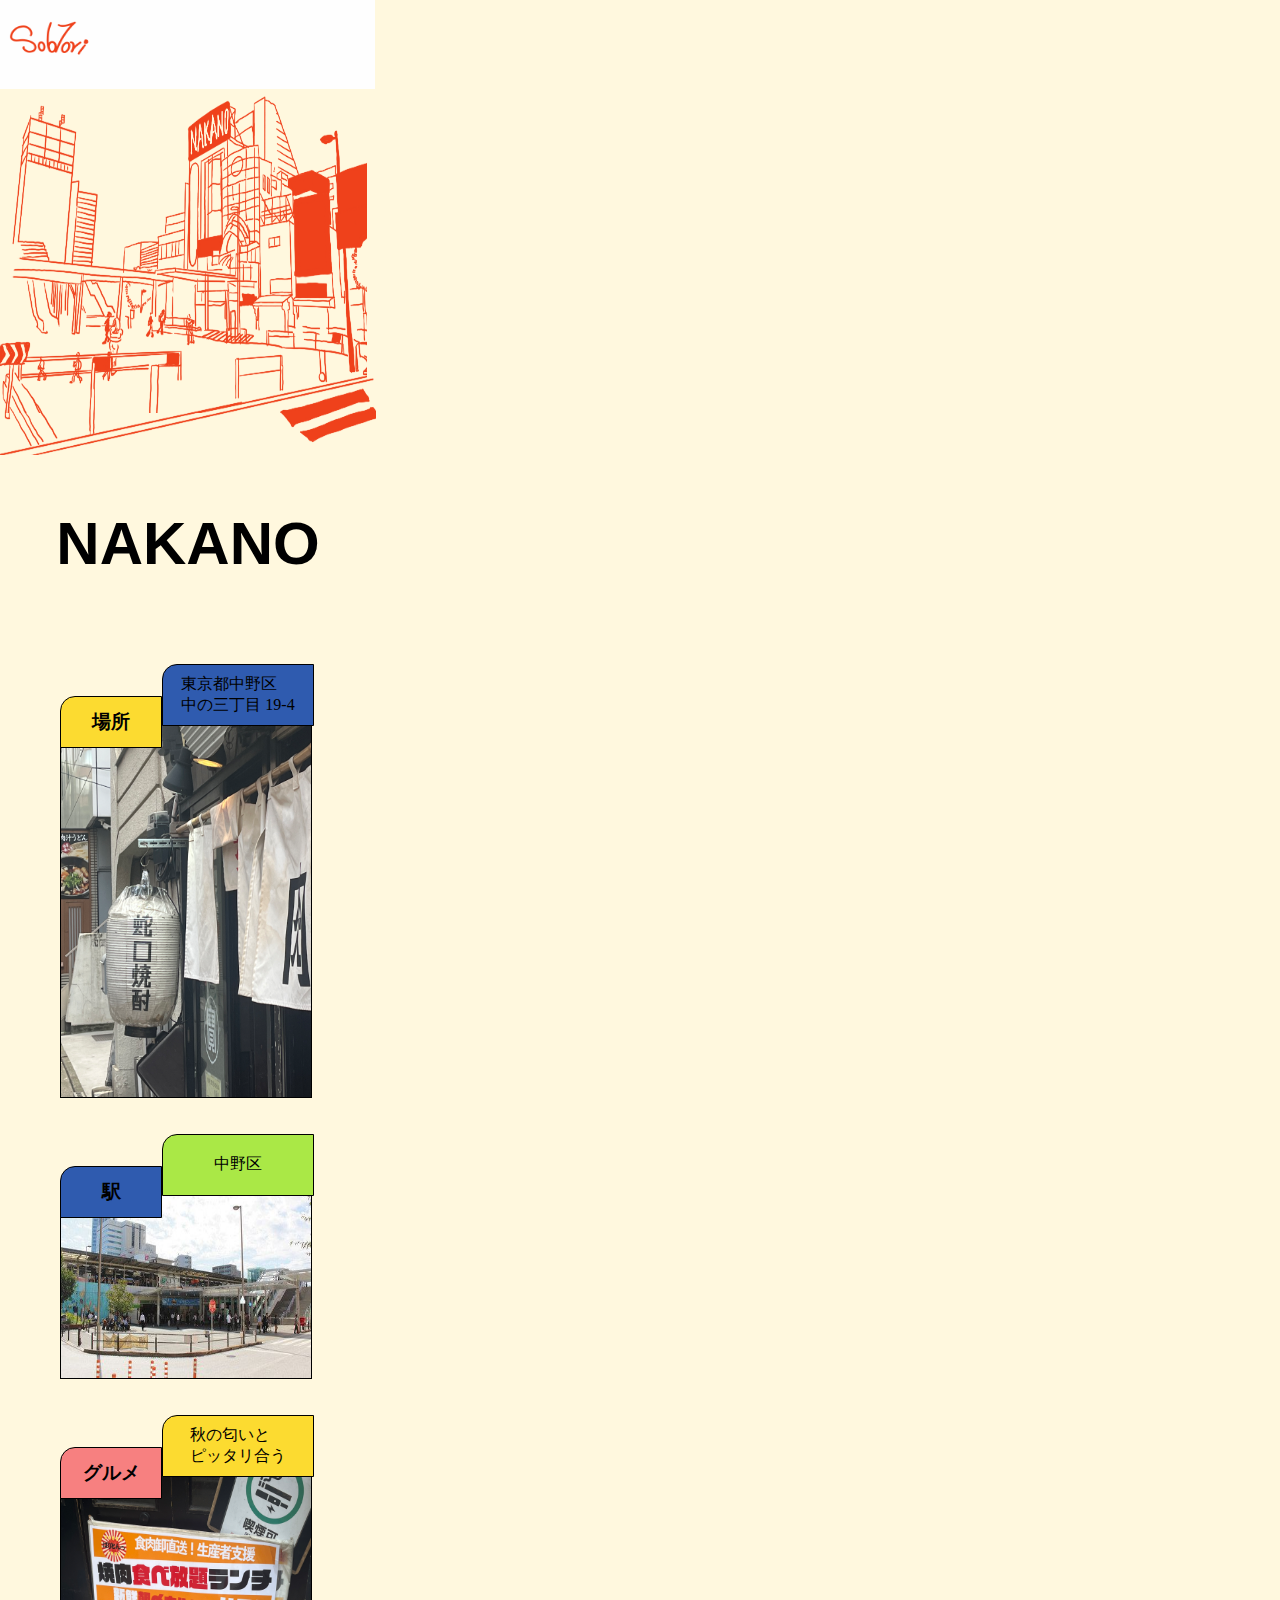
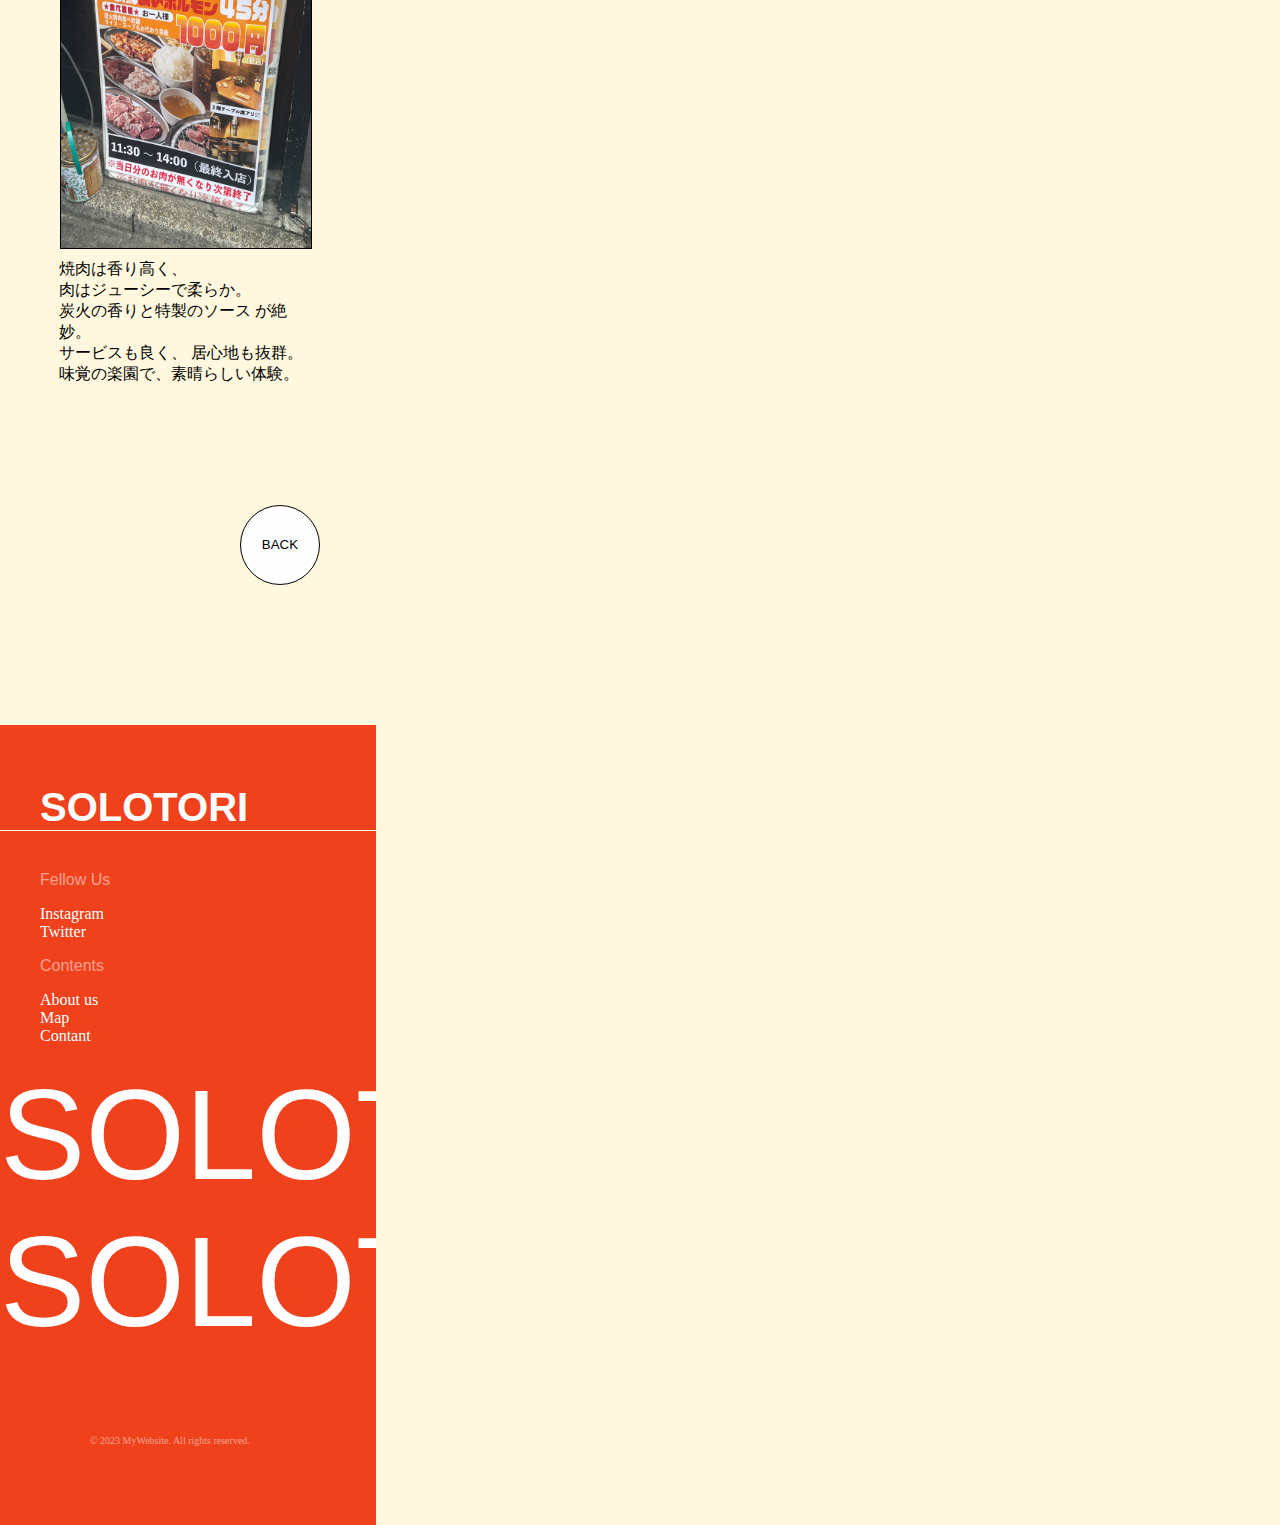
==== AREA/informaton.html @ 7c852747 "f" ====
<!DOCTYPE html>
<html lang="ja">
  <head>
    <meta charset="UTF-8" />
    <meta name="viewport" content="width=device-width, initial-scale=1.0" />
    <link href="information.css" style rel="stylesheet" />
    <title>Document</title>
  </head>
  <body>
    <div class="bea">
      <div class="logo">
        <img src="../img/logo.png" alt="logo" width="105px" height="93px" />
      </div>
      <div calss="nakano">
        <img
          src="../img/nakano.png"
          alt="nakano"
          width="376px"
          height="366px"
        />
      </div>
    </div>
    <h2 class="title">NAKANO</h2>
    <div class="wrap">
      <div class="information1">
        <div class="text">
          <h3>場所</h3>
          <p>
            東京都中野区<br />
            中の三丁目 19-4
          </p>
        </div>
        <img
          src="../img/text2.jpg"
          alt="barbecue"
          width="250px"
          height="374px"
        />
      </div>
      <div class="information2">
        <div class="text">
          <h3>駅</h3>
          <p>中野区</p>
        </div>
        <img
          src="../img/stationnakano.jpg"
          width="250px"
          height="185px"
          alt="station"
        />
      </div>
      <div class="information3">
        <div class="text">
          <h3>グルメ</h3>
          <p>秋の匂いと<br />ピッタリ合う</p>
        </div>
        <img
          src="../img/text1.jpg"
          alt="champion"
          width="250px"
          height="374px"
        />
      </div>

      <span class="describe">
        焼肉は香り高く、<br />
        肉はジューシーで柔らか。 <br />
        炭火の香りと特製のソース が絶妙。<br />
        サービスも良く、 居心地も抜群。 <br />
        味覚の楽園で、素晴らしい体験。</span
      >
    </div>
  </div>
  <a href="../index.html"><button class="back">BACK</button></a></div>

    <footer>
      <div class="summer">
        <h3>SOLOTORI</h3>
        <div class="winter">
          <p class="head">Fellow Us</p>
          <p class="list">Instagram<br />Twitter</p>
          <p class="head">Contents</p>
          <p class="list">About us<br />Map<br />Contant</p>
        </div>
        <div class="slider-container">
          <div class="slider-right-left">
            <span>SOLOTORI COLORFUL YOUR TIME</span>
          </div>
          <div class="slider-left-right">
            <span>SOLOTORI COLORFUL YOUR TIME</span>
          </div>
        </div>
      </div>
      <p class="copy">&copy; 2023 MyWebsite. All rights reserved.</p>
    </footer>
  </body>
</html>
---- AREA/information.css ----
:root {
  --mainColor: #ef411b;
  --backgroundColor: #fff8de;
  --sctionColor: #fcdb30;
  --scttion1Color: #2f5baf;
  --scetionColor: #aae846;
  --section1Color: #f78080;
}
body {
  margin: 0;
  padding: 0;
  box-sizing: 0;
  background-color: #fff8de;
  /*display: flex;
  flex-direction: column;
  align-items: center; /* 在容器中垂直居中 
  justify-content: center; /* 在容器中水平居中 
  height: 100vh;:*/
}
div.logo {
  background-color: #fefefe;
  width: 375px;
  height: 89px;
}
.nakano {
  width: 376px;
}
h2.title {
  font-family: 'Italiana', sans-serif;
  font-size: 60px;
  display: grid;
  place-items: center;
  width: 376px;
}
.text {
  display: flex;
  flex-direction: row;

  position: relative;
  top: 20px;
  width: 250px;
}
.information1 {
  position: relative; /* 父容器设*/
}
.information1,
.information2,
.information3 {
  width: 376px;
  display: flex;
  flex-direction: column;
  padding-left: 60px;
}
.wrap img {
  border: solid 0.1rem;
}
.wrap h3,
.wrap p {
  display: flex;
  justify-content: center;
  align-items: center;
  border: solid 0.05rem;
  font-family: 'SeoulNamsan Cl';
}
.wrap h3 {
  width: 100px;
  height: 50px;
  border-top-left-radius: 15px;

  position: absolute;
  top: 30px;
}

.text p {
  position: relative;
  left: 102px;
  width: 150px;
  height: 60px;
  border-top-left-radius: 15px;
}

.information1 h3,
.information3 p {
  background-color: var(--sctionColor);
}
.information2 h3,
.information1 p {
  background-color: var(--scttion1Color);
}
.information3 h3 {
  background-color: var(--section1Color);
}
.information2 p {
  background-color: #aae846;
}

.describe {
  display: inline-block; /* 将span转换为块级元素 */
  width: 252px;
  margin: 10px 59px;
}
.back {
  margin-top: 150px;
  margin-left: 280px;
  background-color: #fefefe;
  width: 80px; /* 按钮的宽度 */
  height: 80px; /* 按钮的高度，确保它和宽度相等，以实现圆形效果 */
  border-radius: 50%;
  border: solid 0.1rem;
  transform: translate(-50%, -50%); /* 将圆的中心与父容器的中心对齐 */
  animation: rotate 4s linear infinite; /* 运行名为 rotate 的动画，线性无限循环 */
  cursor: pointer;
}
@keyframes rotate {
  /* 使用 transform: rotate() 来实现旋转效果 */
  from {
    transform: translate(-50%, -50%) rotate(0deg);
  }
  to {
    transform: translate(-50%, -50%) rotate(360deg);
  }
}
.back:hover {
  animation-play-state: paused;
}
.slider-container span {
  font-family: 'Italiana', sans-serif;
  color: #fefefe;
  font-size: 8rem;
}
/*animation*/

footer {
  margin-top: 100px;
  width: 376px;
  height: 800px;
  background-color: var(--mainColor);
  position: relative;
  overflow: hidden;
}

footer h3 {
  color: #fefefe;
  font-size: 40px;
  font-family: 'Italiana', sans-serif;
  border-bottom: #fefefe solid 0.1rem;
  padding-top: 20px;
  padding-left: 40px;
}
footer p.head {
  color: #fefefe;
  font-family: 'Italiana', sans-serif;
  opacity: 50%;
}
footer p.list {
  color: #ffffff;
}
.winter {
  padding-left: 40px;
}
.slider-container {
  width: 300%;
  overflow: hidden;
  position: relative;
}
.slider-container.move {
  font-size: 8rem;
}

.slider-right-left,
.slider-left-right {
  width: 200%; /* 两倍宽度，以便两个标题可以依次循环 */
  animation: slide 10s linear infinite; /* 设置动画属性 */
}

.slider-right-left {
  animation-direction: normal; /* 从左向右的动画 */
}

.slider-left-right {
  animation-direction: reverse; /* 从右向左的动画 */
}

@keyframes slide {
  0% {
    transform: translateX(0);
  }
  100% {
    transform: translateX(-50%); /* 每次移动 50% 的宽度，以便循环 */
  }
}
.copy {
  color: #fefefe;
  margin-top: 80px;
  padding-left: 90px;
  opacity: 50%;
  font-size: 10px;
}
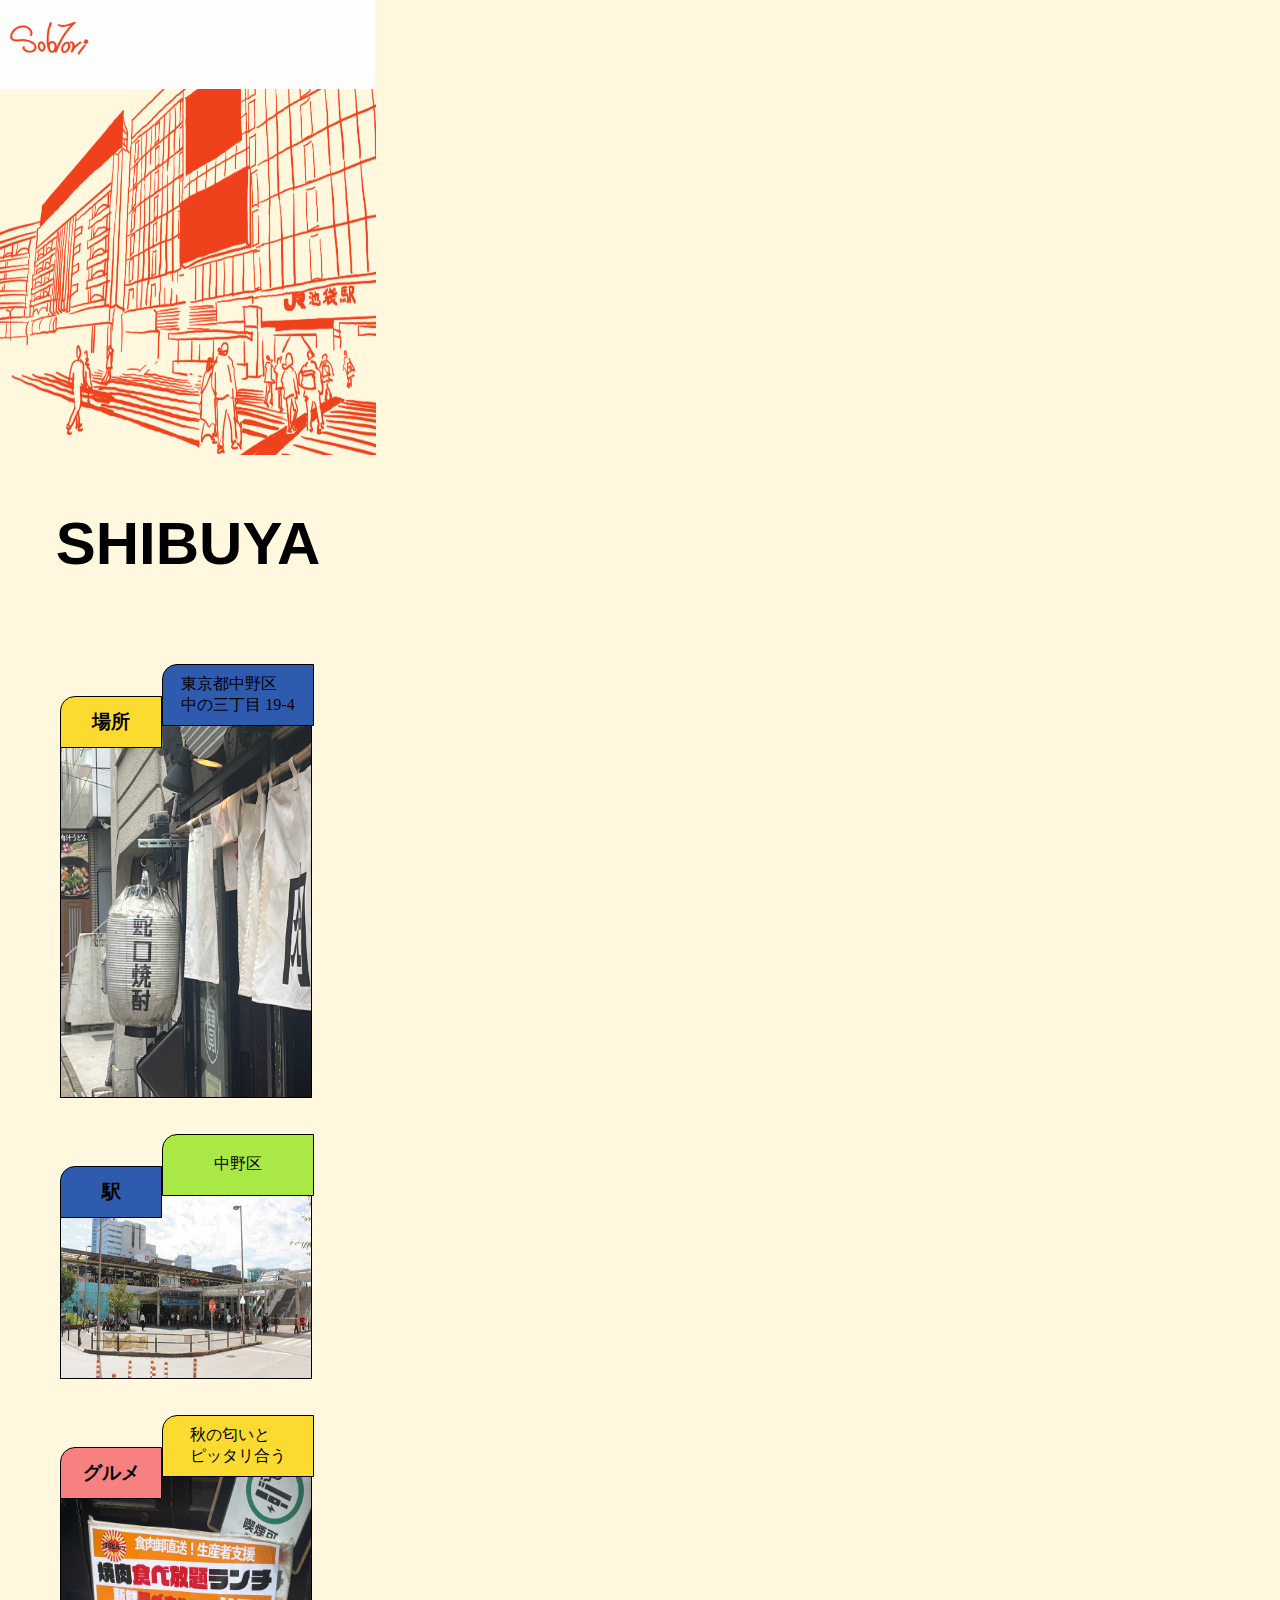
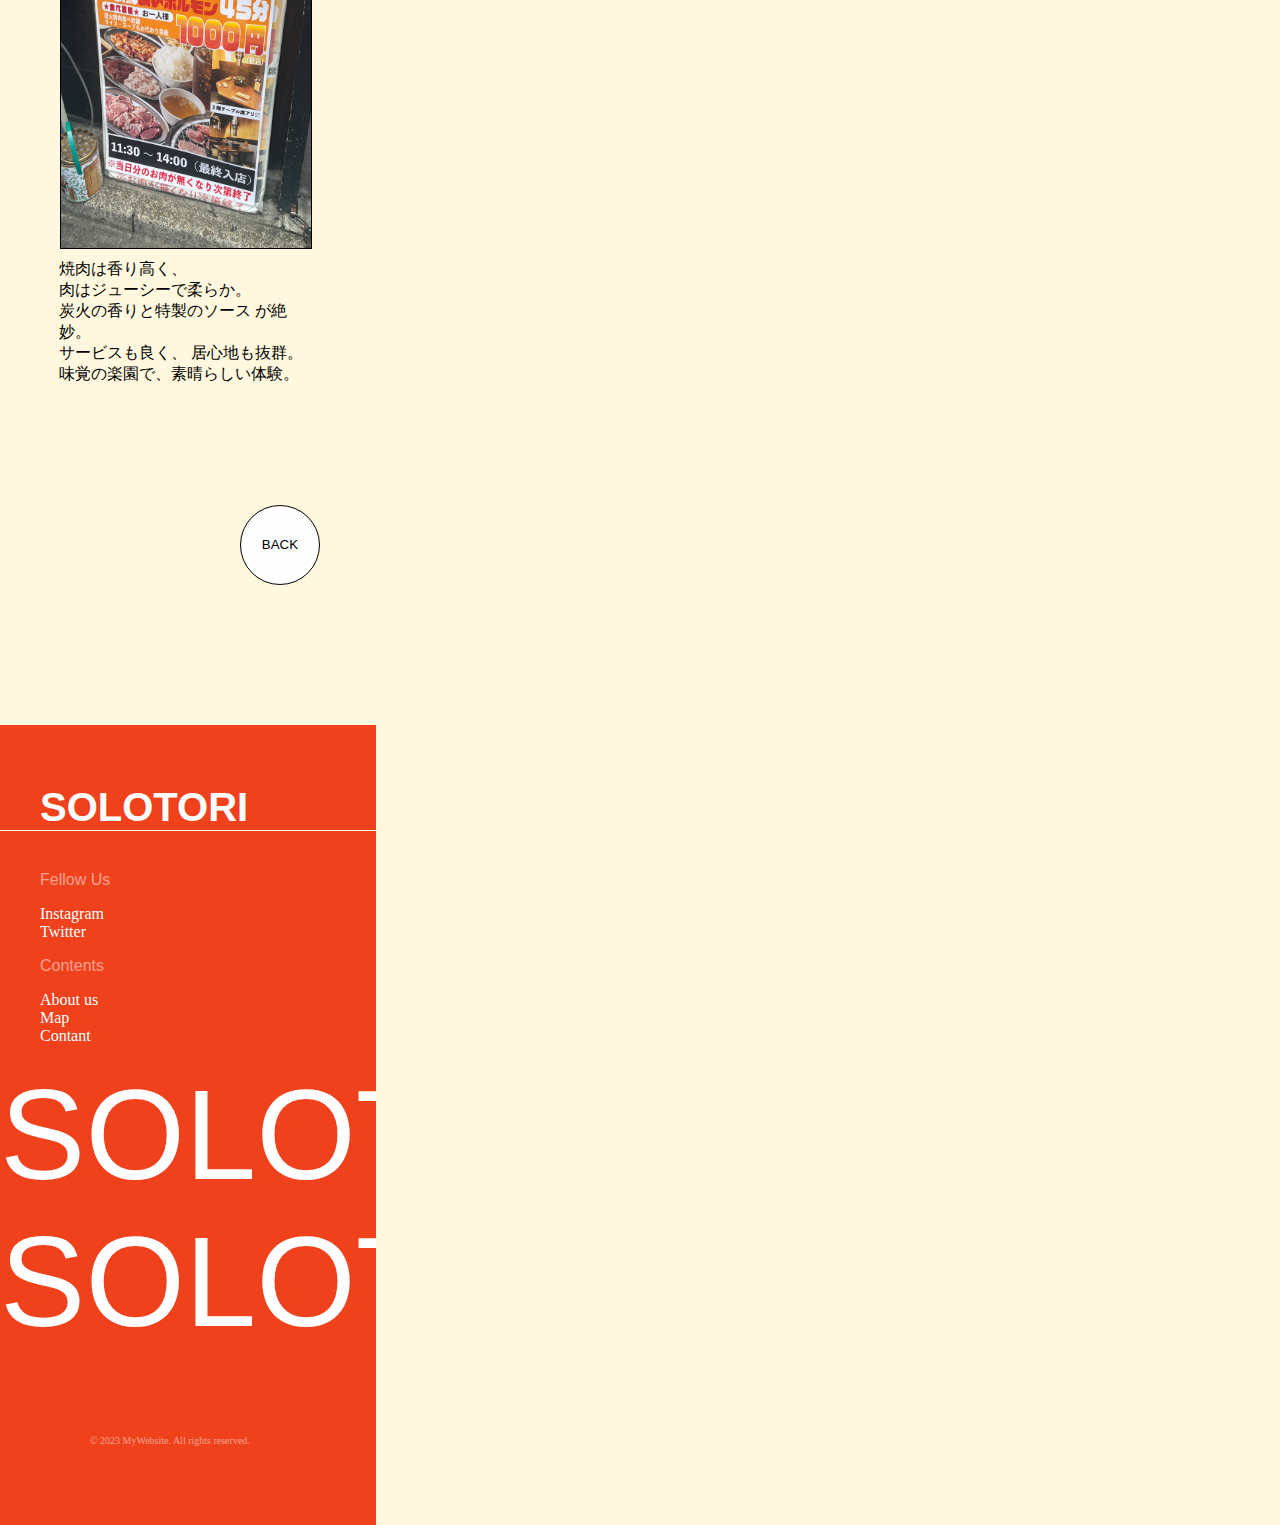
==== commit fde04846: "POPUP FIXED" ====
--- a/AREA/informaton.html
+++ b/AREA/informaton.html
@@ -13,14 +13,14 @@
       </div>
       <div calss="nakano">
         <img
-          src="../img/nakano.png"
-          alt="nakano"
+          src="../img/sibuya.png"
+          alt="shibuya"
           width="376px"
           height="366px"
         />
       </div>
     </div>
-    <h2 class="title">NAKANO</h2>
+    <h2 class="title">SHIBUYA</h2>
     <div class="wrap">
       <div class="information1">
         <div class="text">
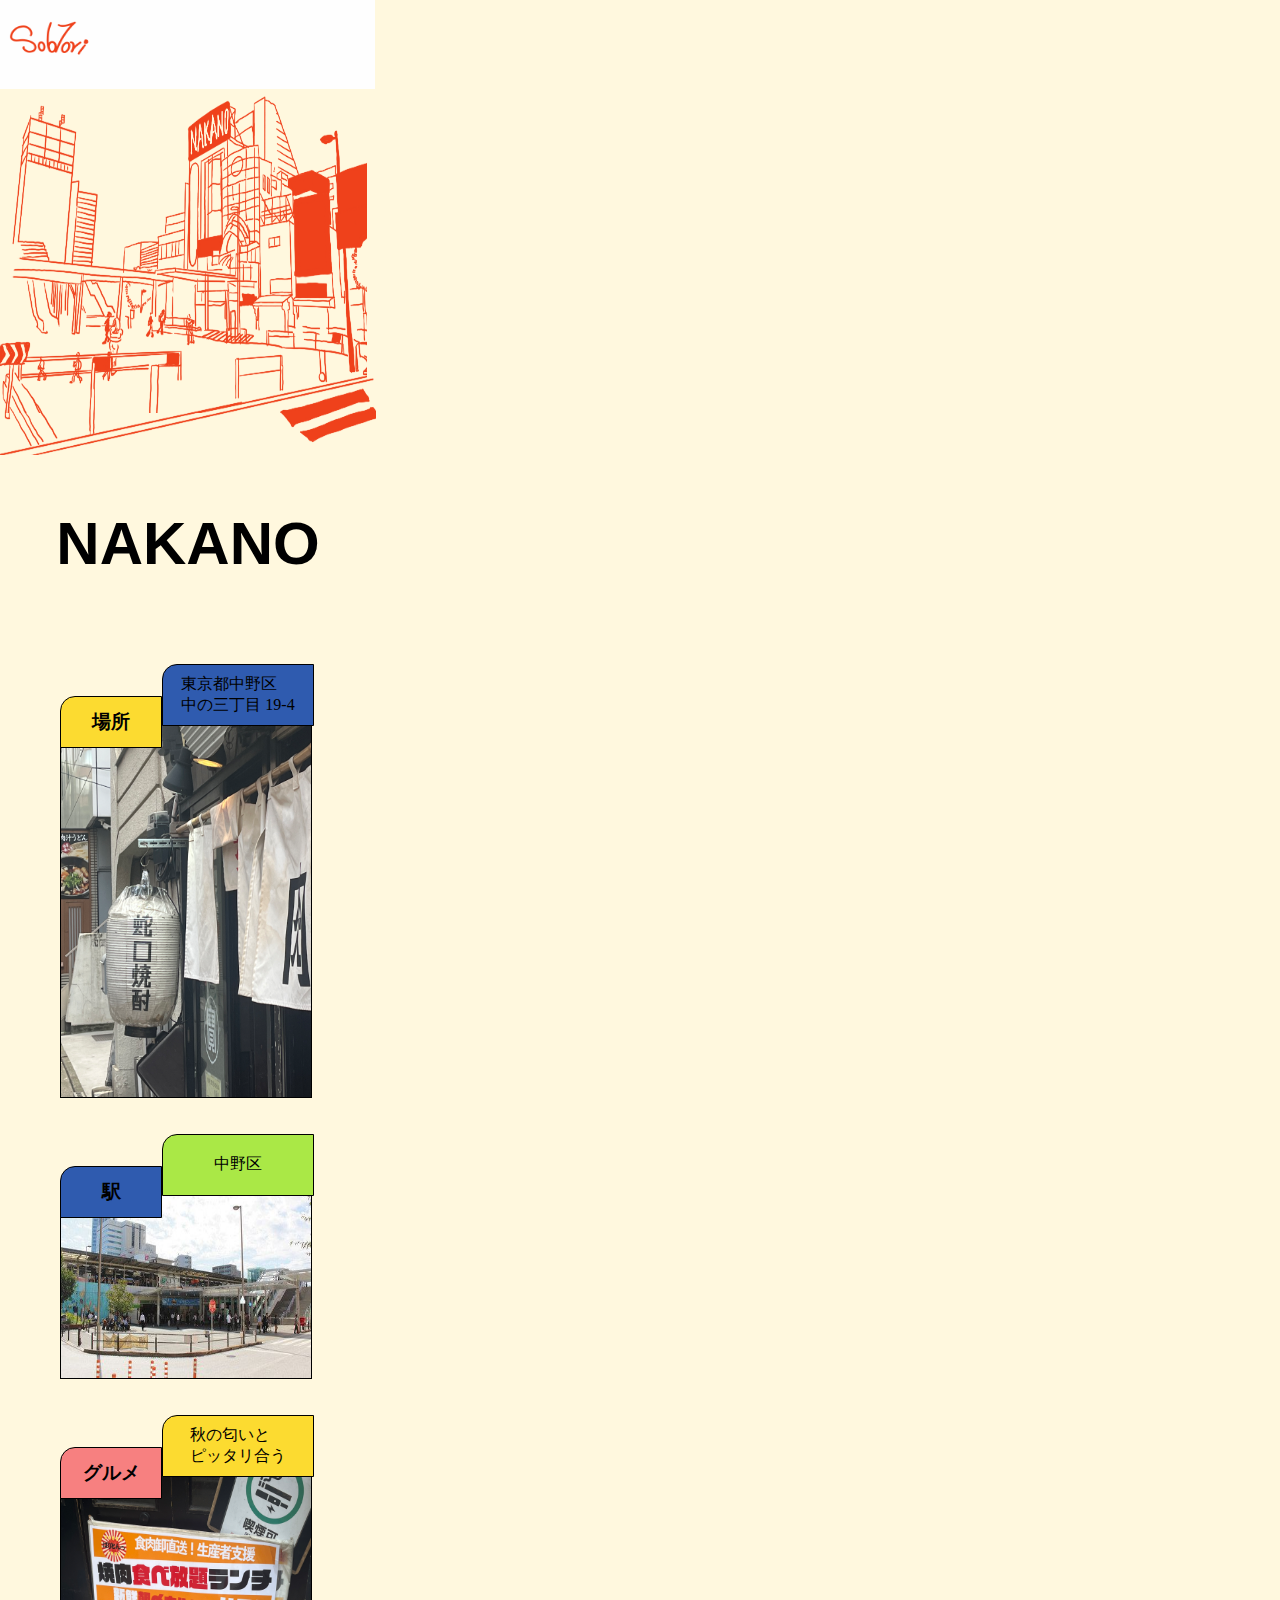
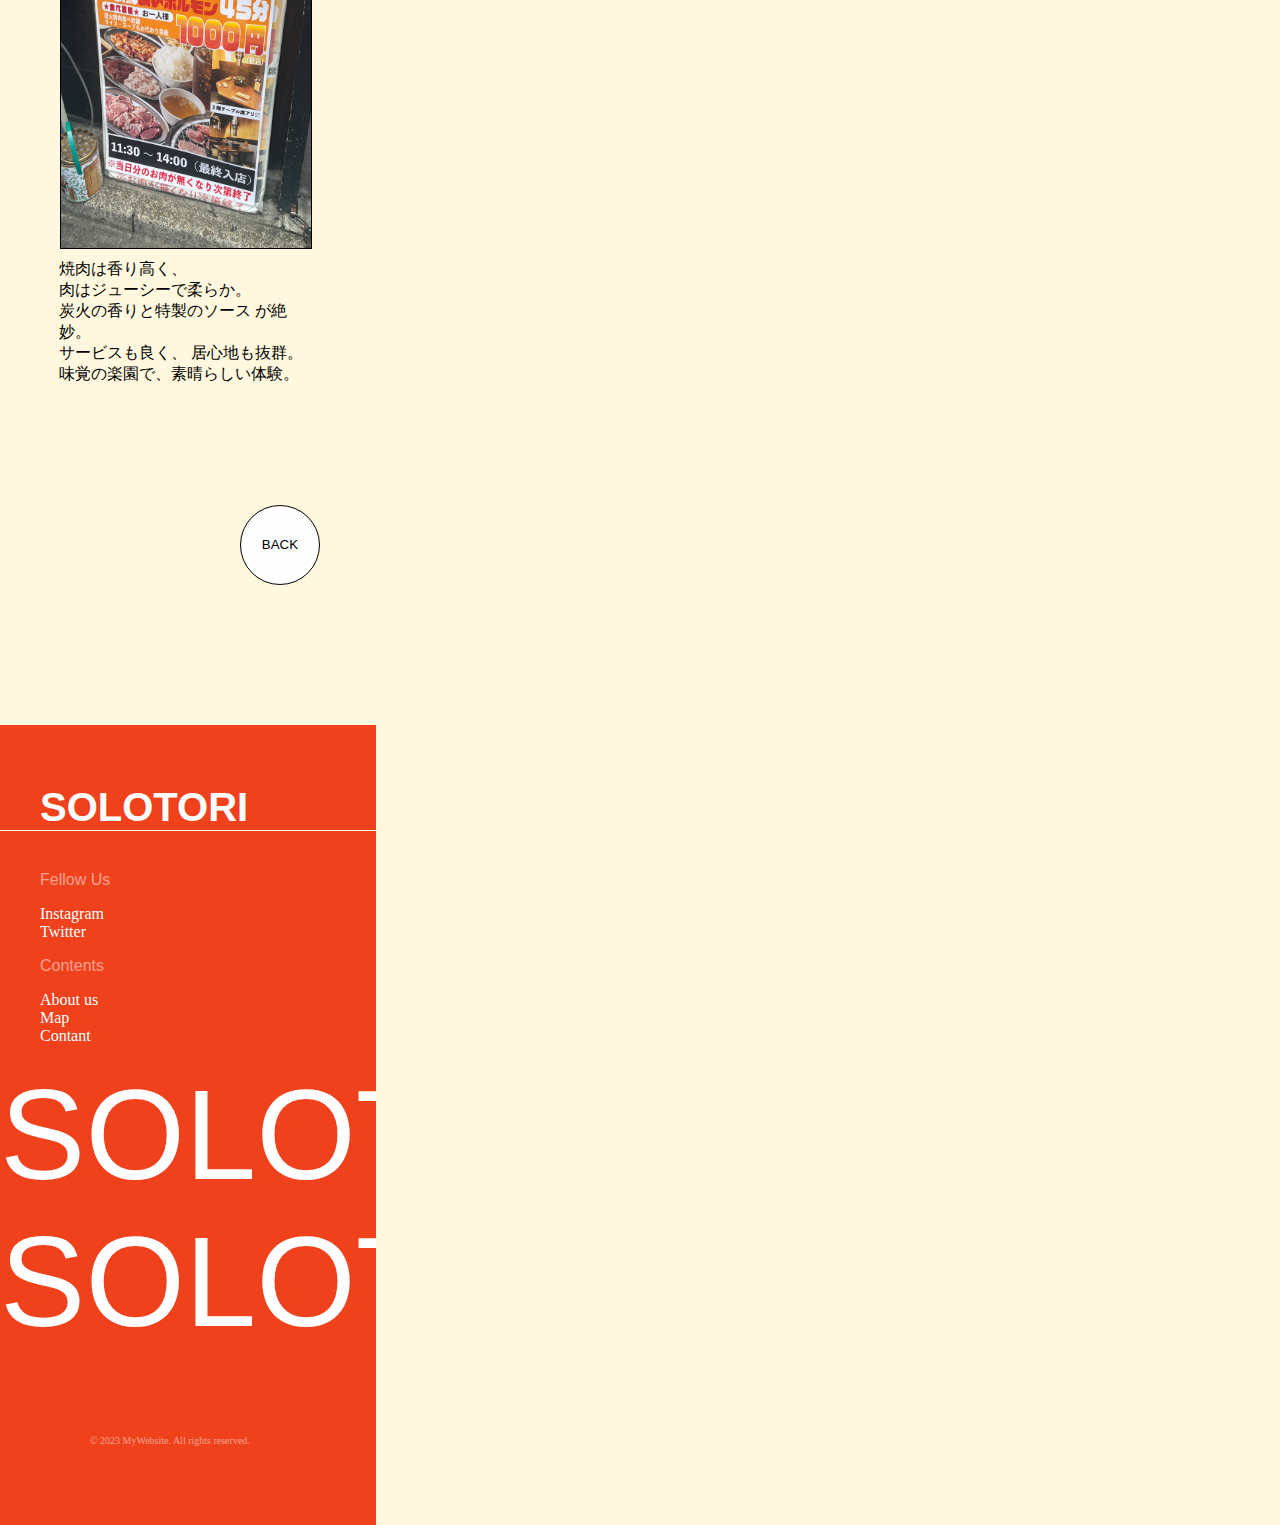
==== commit fba98196: "pics fixed" ====
--- a/AREA/informaton.html
+++ b/AREA/informaton.html
@@ -13,14 +13,14 @@
       </div>
       <div calss="nakano">
         <img
-          src="../img/sibuya.png"
-          alt="shibuya"
+          src="../img/nakano.png"
+          alt="nakano"
           width="376px"
           height="366px"
         />
       </div>
     </div>
-    <h2 class="title">SHIBUYA</h2>
+    <h2 class="title">NAKANO</h2>
     <div class="wrap">
       <div class="information1">
         <div class="text">
